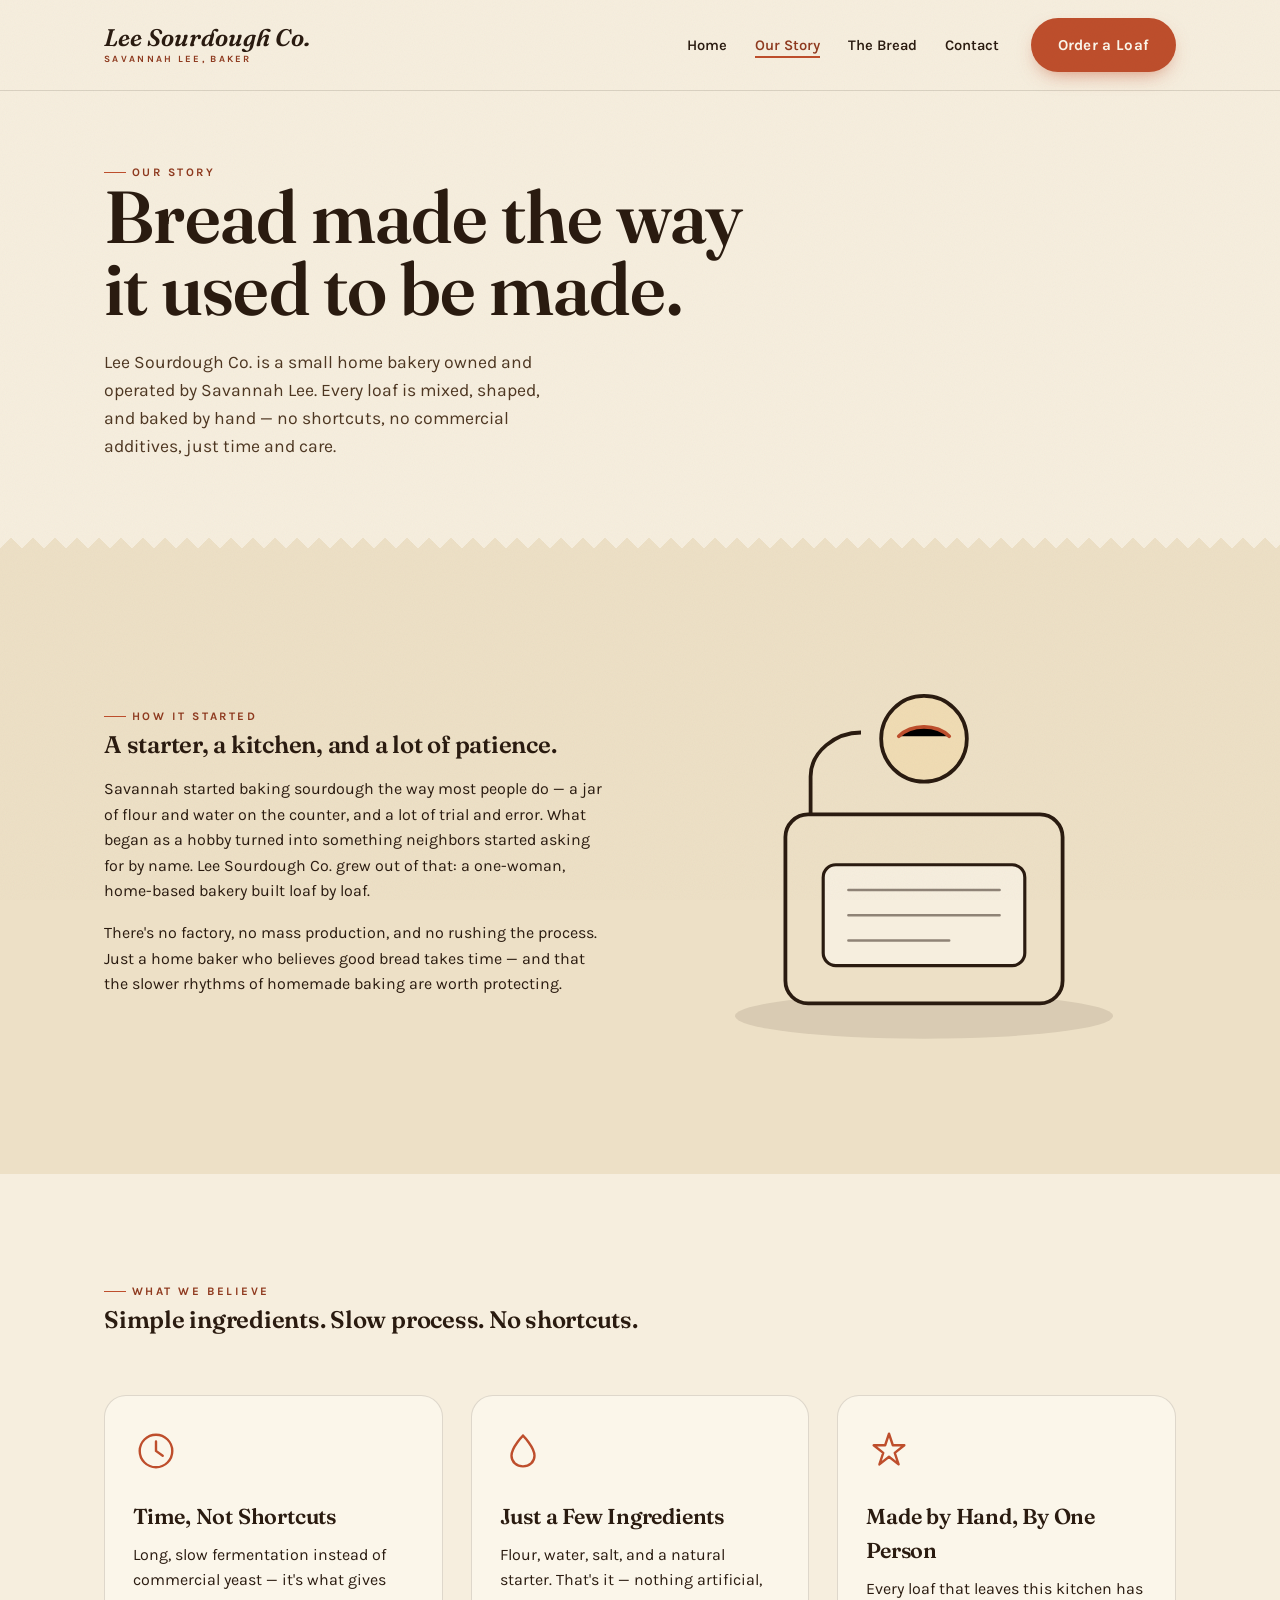
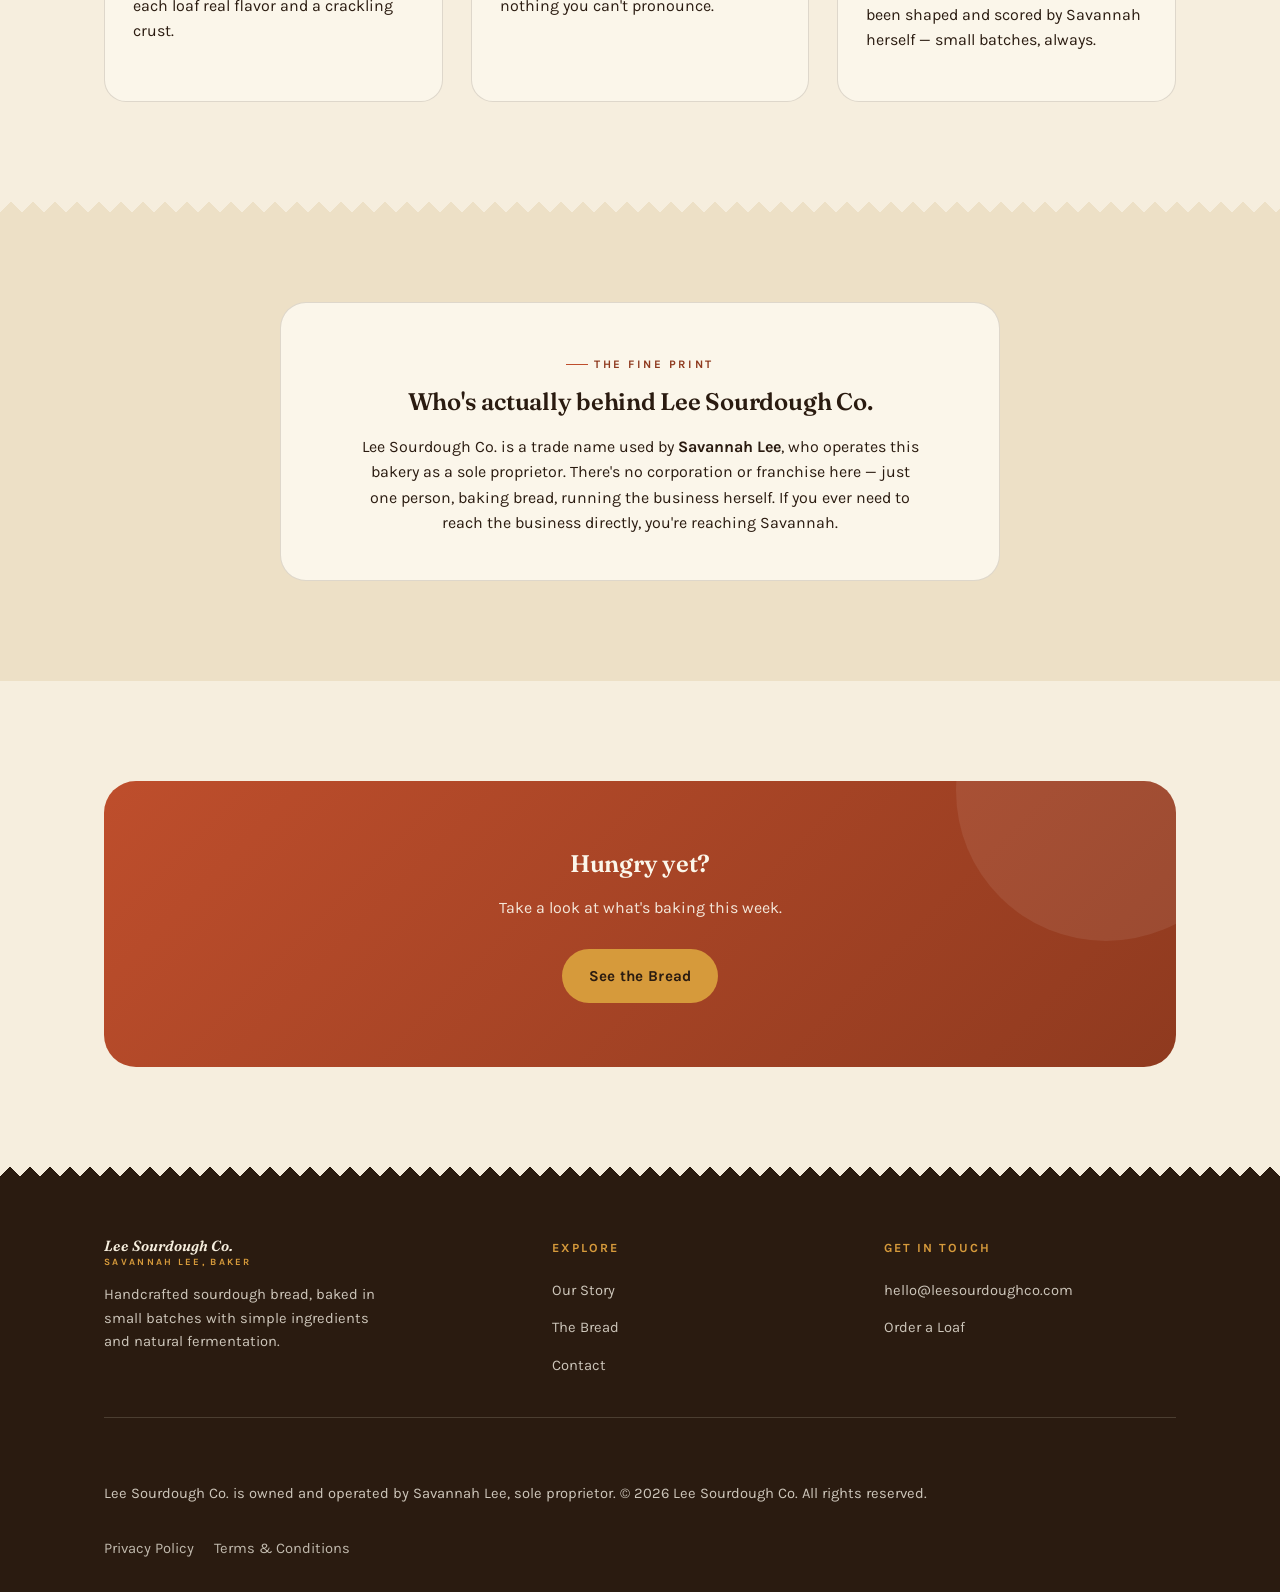
==== about.html @ 34f72a78 "Initial site: Lee Sourdough Co. — 6-page A2P-compliant bakery site Home, Our Story, The Bread, Conta" ====
<!DOCTYPE html>
<html lang="en">
<head>
<meta charset="UTF-8">
<meta name="viewport" content="width=device-width, initial-scale=1.0">
<title>Our Story | Lee Sourdough Co.</title>
<meta name="description" content="Meet Savannah Lee, the baker behind Lee Sourdough Co. — handcrafted sourdough bread made with simple ingredients and natural fermentation.">
<link rel="preconnect" href="https://fonts.googleapis.com">
<link rel="stylesheet" href="css/styles.css">
</head>
<body>

<header class="site-header">
  <div class="container site-header__inner">
    <a href="index.html" class="wordmark">Lee Sourdough Co.<span>Savannah Lee, Baker</span></a>
    <nav class="nav">
      <ul class="nav__links">
        <li><a href="index.html">Home</a></li>
        <li><a href="about.html" aria-current="page">Our Story</a></li>
        <li><a href="breads.html">The Bread</a></li>
        <li><a href="contact.html">Contact</a></li>
      </ul>
      <a href="index.html" class="btn btn--primary">Order a Loaf</a>
      <button class="nav__toggle" aria-label="Toggle menu">
        <span></span><span></span><span></span>
      </button>
    </nav>
  </div>
</header>

<main>

  <section class="hero" style="padding-bottom:60px;">
    <div class="container">
      <span class="eyebrow">Our Story</span>
      <h1 style="max-width:14ch;">Bread made the way it used to be made.</h1>
      <p class="hero__lede">Lee Sourdough Co. is a small home bakery owned and operated by Savannah Lee. Every loaf is mixed, shaped, and baked by hand &mdash; no shortcuts, no commercial additives, just time and care.</p>
    </div>
  </section>

  <section class="section--panel torn-top section">
    <div class="container split">
      <div data-reveal="1">
        <span class="eyebrow">How It Started</span>
        <h2>A starter, a kitchen, and a lot of patience.</h2>
        <p>Savannah started baking sourdough the way most people do &mdash; a jar of flour and water on the counter, and a lot of trial and error. What began as a hobby turned into something neighbors started asking for by name. Lee Sourdough Co. grew out of that: a one-woman, home-based bakery built loaf by loaf.</p>
        <p>There's no factory, no mass production, and no rushing the process. Just a home baker who believes good bread takes time &mdash; and that the slower rhythms of homemade baking are worth protecting.</p>
      </div>
      <div class="split__art" data-reveal="2">
        <svg viewBox="0 0 400 340" width="100%" xmlns="http://www.w3.org/2000/svg" aria-hidden="true">
          <ellipse cx="200" cy="300" rx="150" ry="18" fill="#2A1B10" opacity="0.1"/>
          <rect x="90" y="140" width="220" height="150" rx="18" fill="#EDE0C6" stroke="#2A1B10" stroke-width="3"/>
          <path d="M110 140V110C110 90 130 75 150 75" stroke="#2A1B10" stroke-width="3" fill="none"/>
          <circle cx="200" cy="80" r="34" fill="#F0DCB4" stroke="#2A1B10" stroke-width="3"/>
          <path d="M180 78C190 68 210 68 220 78" stroke="#BE4E2C" stroke-width="3" stroke-linecap="round"/>
          <rect x="120" y="180" width="160" height="80" rx="10" fill="#F6EEDE" stroke="#2A1B10" stroke-width="2.5"/>
          <path d="M140 200H260M140 220H260M140 240H220" stroke="#2A1B10" stroke-width="2" stroke-linecap="round" opacity="0.5"/>
        </svg>
      </div>
    </div>
  </section>

  <section class="section">
    <div class="container">
      <div class="section-head" data-reveal="1">
        <span class="eyebrow">What We Believe</span>
        <h2>Simple ingredients. Slow process. No shortcuts.</h2>
      </div>
      <div class="card-grid">
        <div class="bread-card" data-reveal="1">
          <svg class="bread-card__icon" viewBox="0 0 48 48" fill="none" xmlns="http://www.w3.org/2000/svg"><circle cx="24" cy="24" r="17" stroke="currentColor" stroke-width="2.5"/><path d="M24 14V24L31 29" stroke="currentColor" stroke-width="2.5" stroke-linecap="round"/></svg>
          <h3>Time, Not Shortcuts</h3>
          <p>Long, slow fermentation instead of commercial yeast &mdash; it's what gives each loaf real flavor and a crackling crust.</p>
        </div>
        <div class="bread-card" data-reveal="2">
          <svg class="bread-card__icon" viewBox="0 0 48 48" fill="none" xmlns="http://www.w3.org/2000/svg"><path d="M24 8C24 8 12 20 12 29C12 35.6 17.4 40 24 40C30.6 40 36 35.6 36 29C36 20 24 8 24 8Z" stroke="currentColor" stroke-width="2.5"/></svg>
          <h3>Just a Few Ingredients</h3>
          <p>Flour, water, salt, and a natural starter. That's it &mdash; nothing artificial, nothing you can't pronounce.</p>
        </div>
        <div class="bread-card" data-reveal="3">
          <svg class="bread-card__icon" viewBox="0 0 48 48" fill="none" xmlns="http://www.w3.org/2000/svg"><path d="M24 6L28 18H40L30 26L34 38L24 30L14 38L18 26L8 18H20L24 6Z" stroke="currentColor" stroke-width="2.5" stroke-linejoin="round"/></svg>
          <h3>Made by Hand, By One Person</h3>
          <p>Every loaf that leaves this kitchen has been shaped and scored by Savannah herself &mdash; small batches, always.</p>
        </div>
      </div>
    </div>
  </section>

  <!-- BUSINESS DISCLOSURE -->
  <section class="section section--panel torn-top">
    <div class="container">
      <div class="form-card" style="max-width:720px;margin:0 auto;text-align:center;" data-reveal="1">
        <span class="eyebrow" style="justify-content:center;">The Fine Print</span>
        <h2 style="margin-top:0.4em;">Who's actually behind Lee Sourdough Co.</h2>
        <p style="max-width:56ch;margin:0 auto;">Lee Sourdough Co. is a trade name used by <strong>Savannah Lee</strong>, who operates this bakery as a sole proprietor. There's no corporation or franchise here &mdash; just one person, baking bread, running the business herself. If you ever need to reach the business directly, you're reaching Savannah.</p>
      </div>
    </div>
  </section>

  <section class="section">
    <div class="container">
      <div class="cta-band" data-reveal="1">
        <h2>Hungry yet?</h2>
        <p style="max-width:48ch;margin:0 auto 28px;opacity:0.92;">Take a look at what's baking this week.</p>
        <a href="breads.html" class="btn btn--on-dark">See the Bread</a>
      </div>
    </div>
  </section>

</main>

<footer class="site-footer">
  <div class="container site-footer__inner">
    <div class="site-footer__grid">
      <div>
        <a href="index.html" class="wordmark">Lee Sourdough Co.<span>Savannah Lee, Baker</span></a>
        <p style="margin-top:16px;max-width:32ch;">Handcrafted sourdough bread, baked in small batches with simple ingredients and natural fermentation.</p>
      </div>
      <div>
        <h4>Explore</h4>
        <ul>
          <li><a href="about.html">Our Story</a></li>
          <li><a href="breads.html">The Bread</a></li>
          <li><a href="contact.html">Contact</a></li>
        </ul>
      </div>
      <div>
        <h4>Get in Touch</h4>
        <ul>
          <li><a href="mailto:hello@leesourdoughco.com">hello@leesourdoughco.com</a></li>
          <li><a href="index.html">Order a Loaf</a></li>
        </ul>
      </div>
    </div>
    <div class="footer-disclosure">
      <p>Lee Sourdough Co. is owned and operated by Savannah Lee, sole proprietor. &copy; <span id="year"></span> Lee Sourdough Co. All rights reserved.</p>
      <div class="footer-legal-links">
        <a href="privacy-policy.html">Privacy Policy</a>
        <a href="terms.html">Terms &amp; Conditions</a>
      </div>
    </div>
  </div>
</footer>

<script>document.getElementById('year').textContent = new Date().getFullYear();</script>
<script src="js/main.js"></script>
</body>
</html>
---- css/styles.css ----
/* =============================================================
   Lee Sourdough Co. — Design System
   Aesthetic: warm, organic, handcrafted artisan bakery.
   Display: Fraunces (soft, wonky serif) / Body: Karla (humanist sans)
   ============================================================= */

@import url('https://fonts.googleapis.com/css2?family=Fraunces:ital,opsz,wght@0,9..144,300;0,9..144,400;0,9..144,500;0,9..144,600;0,9..144,700;1,9..144,400;1,9..144,500;1,9..144,600&family=Karla:ital,wght@0,400;0,500;0,600;0,700;1,400&display=swap');

:root {
  /* palette */
  --flour: #F6EEDE;
  --flour-deep: #EDE0C6;
  --flour-line: rgba(43, 28, 16, 0.14);
  --crust: #2A1B10;
  --crust-soft: #4E3722;
  --terracotta: #BE4E2C;
  --terracotta-deep: #8F3A1F;
  --wheat: #D69A3B;
  --sage: #77855C;
  --cream: #FBF6EA;

  /* type */
  --font-display: 'Fraunces', serif;
  --font-body: 'Karla', sans-serif;

  --radius-organic: 62% 38% 55% 45% / 48% 45% 55% 52%;
}

* { box-sizing: border-box; }
html { scroll-behavior: smooth; }

body {
  margin: 0;
  background: var(--flour);
  color: var(--crust);
  font-family: var(--font-body);
  font-size: 1rem;
  line-height: 1.6;
  -webkit-font-smoothing: antialiased;
  position: relative;
}

/* grain overlay — subtle paper texture across the whole site */
body::before {
  content: '';
  position: fixed;
  inset: 0;
  z-index: 999;
  pointer-events: none;
  opacity: 0.05;
  mix-blend-mode: multiply;
  background-image: url("data:image/svg+xml,%3Csvg xmlns='http://www.w3.org/2000/svg' width='140' height='140'%3E%3Cfilter id='n'%3E%3CfeTurbulence type='fractalNoise' baseFrequency='0.9' numOctaves='2' stitchTiles='stitch'/%3E%3C/filter%3E%3Crect width='100%25' height='100%25' filter='url(%23n)'/%3E%3C/svg%3E");
}

img { max-width: 100%; display: block; }
a { color: inherit; text-decoration: none; }

h1, h2, h3, h4 {
  font-family: var(--font-display);
  font-weight: 600;
  color: var(--crust);
  margin: 0 0 0.5em;
  letter-spacing: -0.01em;
}

p { margin: 0 0 1em; }

.container {
  width: 100%;
  max-width: 1120px;
  margin: 0 auto;
  padding: 0 24px;
}

.eyebrow {
  display: inline-flex;
  align-items: center;
  gap: 0.5em;
  font-family: var(--font-body);
  font-weight: 700;
  font-size: 0.72rem;
  letter-spacing: 0.22em;
  text-transform: uppercase;
  color: var(--terracotta-deep);
}
.eyebrow::before {
  content: '';
  width: 22px;
  height: 1px;
  background: var(--terracotta);
}

/* ---------------- buttons ---------------- */
.btn {
  display: inline-flex;
  align-items: center;
  gap: 0.5em;
  font-family: var(--font-body);
  font-weight: 700;
  font-size: 0.95rem;
  letter-spacing: 0.02em;
  padding: 0.9em 1.7em;
  border-radius: 999px;
  border: 1.5px solid transparent;
  cursor: pointer;
  transition: transform 0.25s ease, box-shadow 0.25s ease, background 0.25s ease, color 0.25s ease;
}
.btn--primary {
  background: var(--terracotta);
  color: var(--cream);
  box-shadow: 0 8px 20px -8px rgba(190, 78, 44, 0.65);
}
.btn--primary:hover { background: var(--terracotta-deep); transform: translateY(-2px); }
.btn--ghost {
  background: transparent;
  color: var(--crust);
  border-color: var(--flour-line);
}
.btn--ghost:hover { border-color: var(--crust); transform: translateY(-2px); }
.btn--on-dark {
  background: var(--wheat);
  color: var(--crust);
}
.btn--on-dark:hover { background: #e9b558; transform: translateY(-2px); }

/* ---------------- header ---------------- */
.site-header {
  position: sticky;
  top: 0;
  z-index: 100;
  background: rgba(246, 238, 222, 0.88);
  backdrop-filter: blur(10px);
  border-bottom: 1px solid var(--flour-line);
}
.site-header__inner {
  display: flex;
  align-items: center;
  justify-content: space-between;
  padding: 18px 24px;
}
.wordmark {
  font-family: var(--font-display);
  font-style: italic;
  font-weight: 600;
  font-size: 1.5rem;
  color: var(--crust);
  display: flex;
  flex-direction: column;
  line-height: 1;
}
.wordmark span {
  font-family: var(--font-body);
  font-style: normal;
  font-weight: 700;
  font-size: 0.6rem;
  letter-spacing: 0.24em;
  text-transform: uppercase;
  color: var(--terracotta-deep);
  margin-top: 4px;
}
.nav {
  display: flex;
  align-items: center;
  gap: 32px;
}
.nav__links {
  display: flex;
  gap: 28px;
  list-style: none;
  margin: 0;
  padding: 0;
}
.nav__links a {
  font-weight: 600;
  font-size: 0.92rem;
  position: relative;
  padding-bottom: 4px;
}
.nav__links a::after {
  content: '';
  position: absolute;
  left: 0; right: 100%;
  bottom: 0;
  height: 2px;
  background: var(--terracotta);
  transition: right 0.25s ease;
}
.nav__links a:hover::after,
.nav__links a[aria-current="page"]::after { right: 0; }
.nav__links a[aria-current="page"] { color: var(--terracotta-deep); }

.nav__toggle {
  display: none;
  background: none;
  border: none;
  cursor: pointer;
  padding: 8px;
}
.nav__toggle span {
  display: block;
  width: 24px;
  height: 2px;
  background: var(--crust);
  margin: 5px 0;
  transition: transform 0.25s ease, opacity 0.25s ease;
}

/* ---------------- footer ---------------- */
.site-footer {
  background: var(--crust);
  color: var(--flour);
  position: relative;
  overflow: hidden;
}
.site-footer::before {
  content: '';
  position: absolute;
  top: -1px; left: 0; right: 0;
  height: 14px;
  background:
    linear-gradient(135deg, var(--flour) 25%, transparent 25.5%) 0 0,
    linear-gradient(-135deg, var(--flour) 25%, transparent 25.5%) 0 0;
  background-size: 20px 20px;
  background-repeat: repeat-x;
}
.site-footer__inner {
  padding: 72px 24px 32px;
}
.site-footer__grid {
  display: grid;
  grid-template-columns: 1.4fr 1fr 1fr;
  gap: 40px;
  padding-bottom: 40px;
  border-bottom: 1px solid rgba(246, 238, 222, 0.16);
}
.site-footer h4 {
  color: var(--wheat);
  font-family: var(--font-body);
  font-weight: 700;
  font-size: 0.78rem;
  letter-spacing: 0.16em;
  text-transform: uppercase;
  margin-bottom: 18px;
}
.site-footer p, .site-footer a { color: rgba(251, 246, 234, 0.78); font-size: 0.92rem; }
.site-footer ul { list-style: none; margin: 0; padding: 0; display: flex; flex-direction: column; gap: 12px; }
.site-footer a:hover { color: var(--flour); }
.site-footer .wordmark { color: var(--flour); }
.site-footer .wordmark span { color: var(--wheat); }

.footer-disclosure {
  margin-top: 40px;
  padding-top: 24px;
  display: flex;
  flex-wrap: wrap;
  justify-content: space-between;
  gap: 16px;
  font-size: 0.82rem;
  color: rgba(251, 246, 234, 0.55);
}
.footer-disclosure a { color: rgba(251, 246, 234, 0.72); }
.footer-disclosure a:hover { color: var(--wheat); }
.footer-legal-links { display: flex; gap: 20px; flex-wrap: wrap; }

/* ---------------- sections ---------------- */
.section { padding: 100px 0; }
.section--tight { padding: 64px 0; }
.section--dark {
  background: var(--crust);
  color: var(--flour);
}
.section--dark h1, .section--dark h2, .section--dark h3 { color: var(--flour); }
.section--panel { background: var(--flour-deep); }

.torn-top {
  position: relative;
}
.torn-top::before {
  content: '';
  position: absolute;
  top: -1px; left: 0; right: 0;
  height: 16px;
  background:
    linear-gradient(135deg, var(--flour) 25%, transparent 25.5%) 0 0,
    linear-gradient(-135deg, var(--flour) 25%, transparent 25.5%) 0 0;
  background-size: 22px 22px;
  background-repeat: repeat-x;
  z-index: 2;
}

/* ---------------- hero ---------------- */
.hero {
  position: relative;
  padding: 64px 0 110px;
  overflow: hidden;
}
.hero__grid {
  display: grid;
  grid-template-columns: 1.1fr 0.9fr;
  align-items: center;
  gap: 40px;
}
.hero h1 {
  font-size: clamp(2.8rem, 6vw, 4.6rem);
  line-height: 0.98;
  margin-bottom: 0.3em;
}
.hero h1 em {
  color: var(--terracotta);
  font-style: italic;
}
.hero__lede {
  max-width: 46ch;
  font-size: 1.1rem;
  color: var(--crust-soft);
}
.hero__actions {
  display: flex;
  gap: 16px;
  margin-top: 32px;
  flex-wrap: wrap;
}
.hero__art {
  position: relative;
  display: flex;
  align-items: center;
  justify-content: center;
}
.hero__blob {
  position: absolute;
  inset: 0;
  margin: auto;
  width: 420px;
  height: 420px;
  max-width: 100%;
  background: linear-gradient(160deg, var(--wheat), var(--terracotta));
  border-radius: var(--radius-organic);
  opacity: 0.9;
  animation: blobmove 12s ease-in-out infinite;
}
@keyframes blobmove {
  0%, 100% { border-radius: 62% 38% 55% 45% / 48% 45% 55% 52%; transform: rotate(0deg); }
  50% { border-radius: 42% 58% 65% 35% / 55% 35% 65% 45%; transform: rotate(6deg); }
}
.hero__loaf {
  position: relative;
  z-index: 2;
  width: 320px;
  max-width: 80%;
  filter: drop-shadow(0 24px 30px rgba(42, 27, 16, 0.28));
}
.hero__scatter {
  position: absolute;
  color: var(--terracotta-deep);
  opacity: 0.55;
}

/* ---------------- generic content blocks ---------------- */
.split {
  display: grid;
  grid-template-columns: 1fr 1fr;
  gap: 64px;
  align-items: center;
}
.split--reverse .split__art { order: 2; }

.stack { display: flex; flex-direction: column; gap: 8px; }

.tag-row { display: flex; gap: 10px; flex-wrap: wrap; margin-top: 20px; }
.tag {
  font-size: 0.78rem;
  font-weight: 700;
  letter-spacing: 0.04em;
  padding: 6px 14px;
  border-radius: 999px;
  background: var(--flour-deep);
  border: 1px solid var(--flour-line);
  color: var(--crust-soft);
}

/* ---------------- cards ---------------- */
.card-grid {
  display: grid;
  grid-template-columns: repeat(3, 1fr);
  gap: 28px;
}
.bread-card {
  background: var(--cream);
  border-radius: 22px;
  padding: 32px 28px;
  border: 1px solid var(--flour-line);
  position: relative;
  transition: transform 0.3s ease, box-shadow 0.3s ease;
}
.bread-card:hover {
  transform: translateY(-6px);
  box-shadow: 0 24px 40px -20px rgba(42, 27, 16, 0.3);
}
.bread-card__icon { width: 46px; height: 46px; color: var(--terracotta); margin-bottom: 18px; }
.bread-card h3 { font-size: 1.35rem; margin-bottom: 0.35em; }
.bread-card .price { font-family: var(--font-display); color: var(--terracotta-deep); font-weight: 600; font-size: 1.1rem; }
.bread-card__meta { display: flex; justify-content: space-between; align-items: center; margin-top: 18px; }

.badge-seasonal {
  position: absolute;
  top: -10px;
  right: 20px;
  background: var(--wheat);
  color: var(--crust);
  font-size: 0.68rem;
  font-weight: 800;
  letter-spacing: 0.08em;
  text-transform: uppercase;
  padding: 5px 12px;
  border-radius: 999px;
  transform: rotate(4deg);
  box-shadow: 0 6px 14px -6px rgba(0,0,0,0.35);
}

/* ---------------- testimonials ---------------- */
.testimonial-row {
  display: grid;
  grid-template-columns: repeat(3, 1fr);
  gap: 24px;
}
.testimonial {
  background: var(--cream);
  border-radius: 18px;
  padding: 28px;
  border: 1px solid var(--flour-line);
}
.testimonial__quote { font-family: var(--font-display); font-style: italic; font-size: 1.08rem; color: var(--crust); margin-bottom: 16px; }
.testimonial__name { font-weight: 700; font-size: 0.88rem; color: var(--crust); }
.testimonial__role { font-size: 0.8rem; color: var(--crust-soft); }
.stars { color: var(--wheat); letter-spacing: 2px; margin-bottom: 10px; display: block; }

/* ---------------- process / steps ---------------- */
.process {
  display: grid;
  grid-template-columns: repeat(4, 1fr);
  gap: 24px;
  counter-reset: step;
}
.process__step { position: relative; padding-top: 12px; }
.process__step::before {
  counter-increment: step;
  content: counter(step, decimal-leading-zero);
  font-family: var(--font-display);
  font-style: italic;
  font-size: 2.2rem;
  color: var(--terracotta);
  display: block;
  margin-bottom: 12px;
}

/* ---------------- CTA band ---------------- */
.cta-band {
  border-radius: 32px;
  background: linear-gradient(135deg, var(--terracotta), var(--terracotta-deep));
  color: var(--cream);
  padding: 64px 48px;
  text-align: center;
  position: relative;
  overflow: hidden;
}
.cta-band h2 { color: var(--cream); }
.cta-band::after {
  content: '';
  position: absolute;
  width: 300px; height: 300px;
  background: rgba(255,255,255,0.08);
  border-radius: 50%;
  top: -140px; right: -80px;
}

/* ---------------- forms ---------------- */
.form-card {
  background: var(--cream);
  border-radius: 26px;
  padding: 44px;
  border: 1px solid var(--flour-line);
}
.field { margin-bottom: 20px; }
.field label {
  display: block;
  font-weight: 700;
  font-size: 0.82rem;
  letter-spacing: 0.03em;
  margin-bottom: 8px;
  color: var(--crust-soft);
}
.field input,
.field textarea,
.field select {
  width: 100%;
  font-family: var(--font-body);
  font-size: 0.96rem;
  padding: 13px 16px;
  border-radius: 12px;
  border: 1.5px solid var(--flour-line);
  background: var(--flour);
  color: var(--crust);
  transition: border-color 0.2s ease, background 0.2s ease;
}
.field input:focus,
.field textarea:focus,
.field select:focus {
  outline: none;
  border-color: var(--terracotta);
  background: var(--cream);
}
.field textarea { resize: vertical; min-height: 120px; }

.checkbox-field {
  display: flex;
  gap: 12px;
  align-items: flex-start;
  background: var(--flour-deep);
  border: 1px solid var(--flour-line);
  border-radius: 14px;
  padding: 16px 18px;
  margin-bottom: 20px;
}
.checkbox-field input {
  margin-top: 3px;
  width: 18px;
  height: 18px;
  accent-color: var(--terracotta);
  flex-shrink: 0;
}
.checkbox-field label {
  font-size: 0.86rem;
  color: var(--crust-soft);
  line-height: 1.55;
  font-weight: 500;
}
.checkbox-field a { text-decoration: underline; color: var(--terracotta-deep); }

.notice-box {
  display: flex;
  gap: 14px;
  align-items: flex-start;
  background: var(--flour-deep);
  border: 1px solid var(--flour-line);
  border-radius: 14px;
  padding: 18px 20px;
  margin: 24px 0;
}
.notice-box .ico { flex-shrink: 0; }
.notice-box p { font-size: 0.86rem; color: var(--crust-soft); line-height: 1.55; margin: 0; }
.notice-box a { text-decoration: underline; color: var(--terracotta-deep); }

.info-list { list-style: none; margin: 0; padding: 0; display: flex; flex-direction: column; gap: 22px; }
.info-list li { display: flex; gap: 16px; align-items: flex-start; }
.info-list .ico {
  width: 40px; height: 40px; flex-shrink: 0;
  border-radius: 50%;
  background: var(--flour-deep);
  display: flex; align-items: center; justify-content: center;
  color: var(--terracotta);
}

/* ---------------- legal pages ---------------- */
.legal {
  max-width: 780px;
  margin: 0 auto;
  padding: 60px 0 120px;
}
.legal h1 { font-size: 2.6rem; margin-bottom: 0.2em; }
.legal .updated { color: var(--crust-soft); font-size: 0.88rem; margin-bottom: 3em; }
.legal h2 {
  font-size: 1.35rem;
  margin-top: 2.2em;
  padding-bottom: 0.3em;
  border-bottom: 1px solid var(--flour-line);
}
.legal p, .legal li { color: var(--crust-soft); font-size: 0.98rem; }
.legal ul { padding-left: 1.2em; }
.legal .callout {
  background: var(--flour-deep);
  border-left: 4px solid var(--terracotta);
  border-radius: 4px 14px 14px 4px;
  padding: 18px 22px;
  margin: 1.6em 0;
  font-size: 0.95rem;
  color: var(--crust);
}
.legal .placeholder {
  background: #FCE9DC;
  border: 1px dashed var(--terracotta);
  color: var(--terracotta-deep);
  padding: 2px 8px;
  border-radius: 6px;
  font-weight: 700;
  font-size: 0.92em;
}

/* ---------------- utilities ---------------- */
.center { text-align: center; }
.mx-auto { margin-left: auto; margin-right: auto; }
.mt-lg { margin-top: 56px; }
.section-head { max-width: 640px; margin-bottom: 56px; }
.section-head.center { margin-left: auto; margin-right: auto; text-align: center; }

/* ---------------- responsive ---------------- */
@media (max-width: 980px) {
  .hero__grid { grid-template-columns: 1fr; }
  .hero__art { order: -1; height: 280px; }
  .split, .split--reverse .split__art { grid-template-columns: 1fr; order: unset; }
  .split { gap: 32px; }
  .card-grid, .testimonial-row, .process { grid-template-columns: 1fr 1fr; }
  .site-footer__grid { grid-template-columns: 1fr 1fr; }
}

@media (max-width: 720px) {
  .nav__links { display: none; }
  .nav > .btn--primary { display: none; }
  .nav__toggle { display: block; }
  .section { padding: 64px 0; }
  .card-grid, .testimonial-row, .process { grid-template-columns: 1fr; }
  .site-footer__grid { grid-template-columns: 1fr; gap: 32px; }
  .footer-disclosure { flex-direction: column; }
  .form-card { padding: 28px; }
  .cta-band { padding: 48px 24px; }
}

/* ---------------- scroll reveal ---------------- */
[data-reveal] {
  opacity: 0;
  transform: translateY(22px);
  transition: opacity 0.7s ease, transform 0.7s ease;
}
[data-reveal].is-visible { opacity: 1; transform: translateY(0); }
[data-reveal="1"] { transition-delay: 0.05s; }
[data-reveal="2"] { transition-delay: 0.15s; }
[data-reveal="3"] { transition-delay: 0.25s; }

/* mobile nav drawer */
body.nav-open .nav__links {
  display: flex;
  position: fixed;
  top: 68px;
  left: 0; right: 0;
  bottom: 0;
  background: var(--flour);
  flex-direction: column;
  padding: 32px 24px;
  gap: 24px;
  font-size: 1.2rem;
  z-index: 90;
}
body.nav-open .nav__toggle span:nth-child(1) { transform: translateY(7px) rotate(45deg); }
body.nav-open .nav__toggle span:nth-child(2) { opacity: 0; }
body.nav-open .nav__toggle span:nth-child(3) { transform: translateY(-7px) rotate(-45deg); }
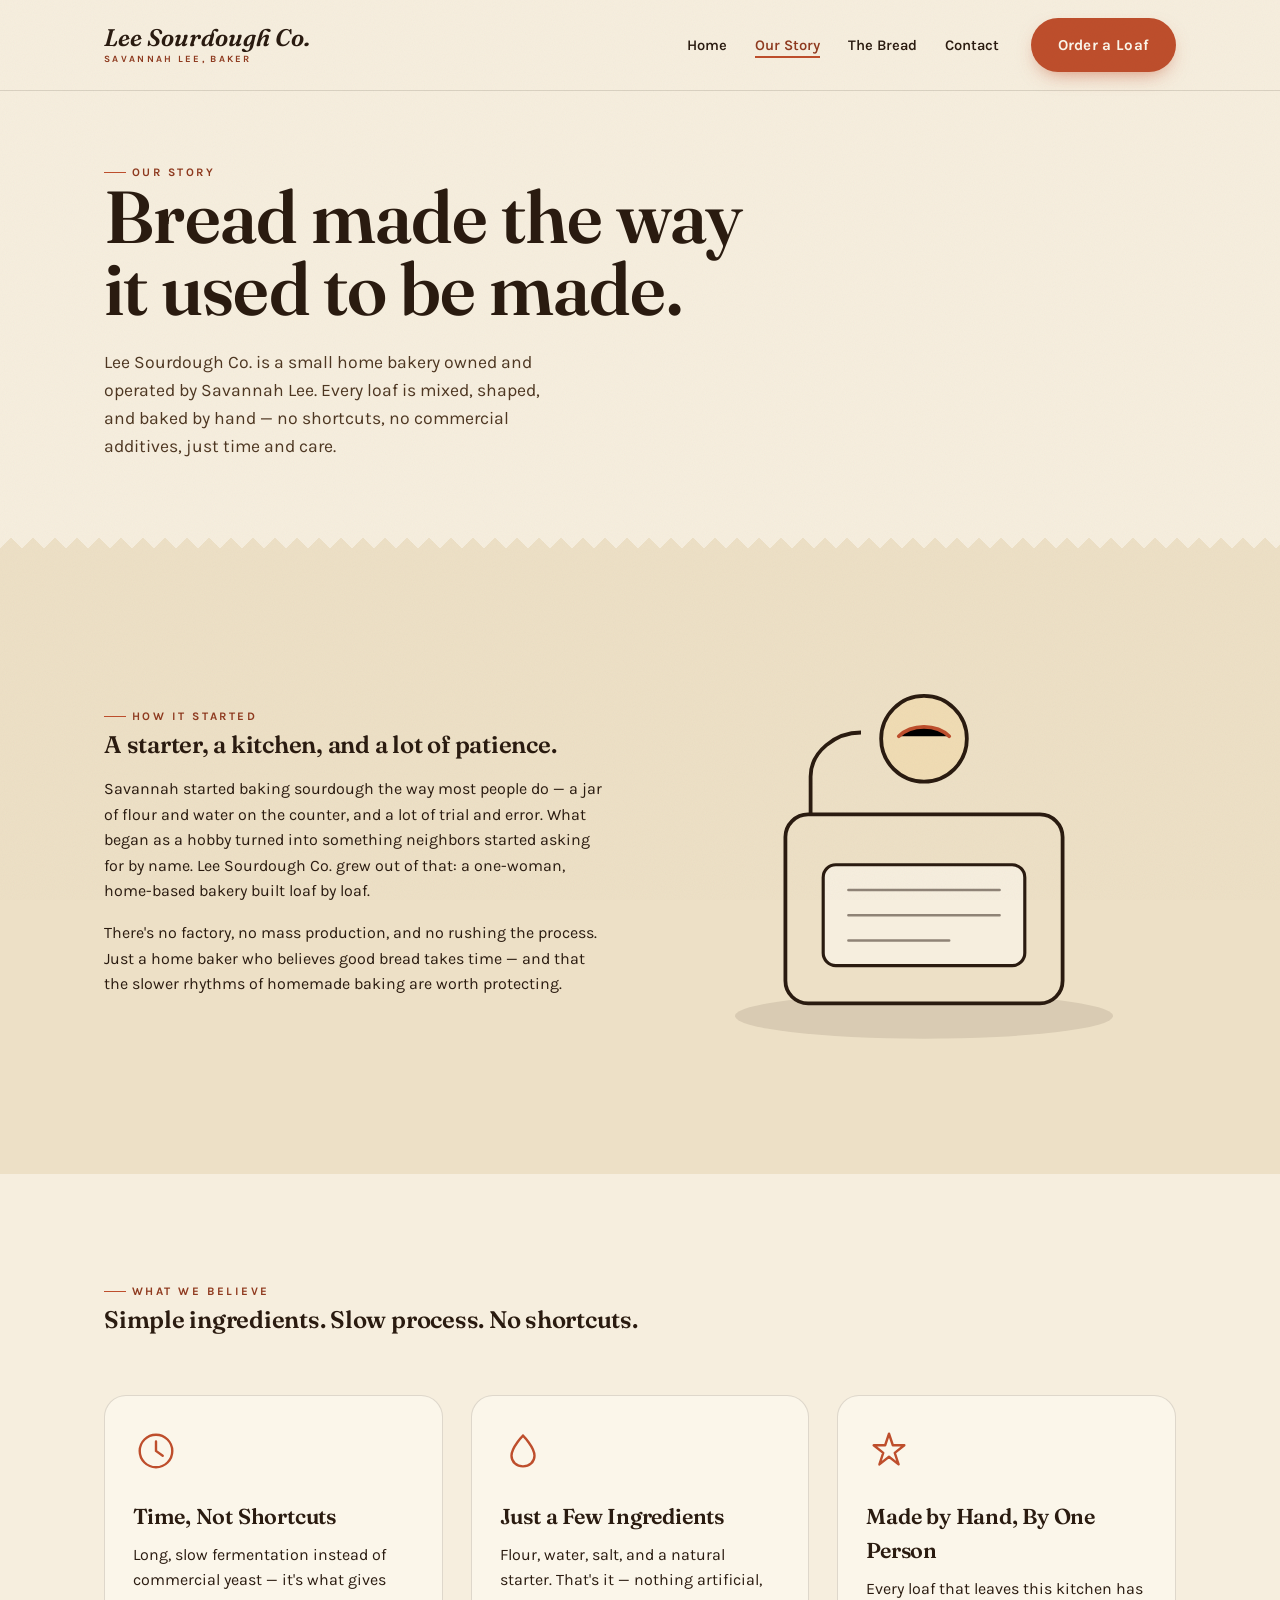
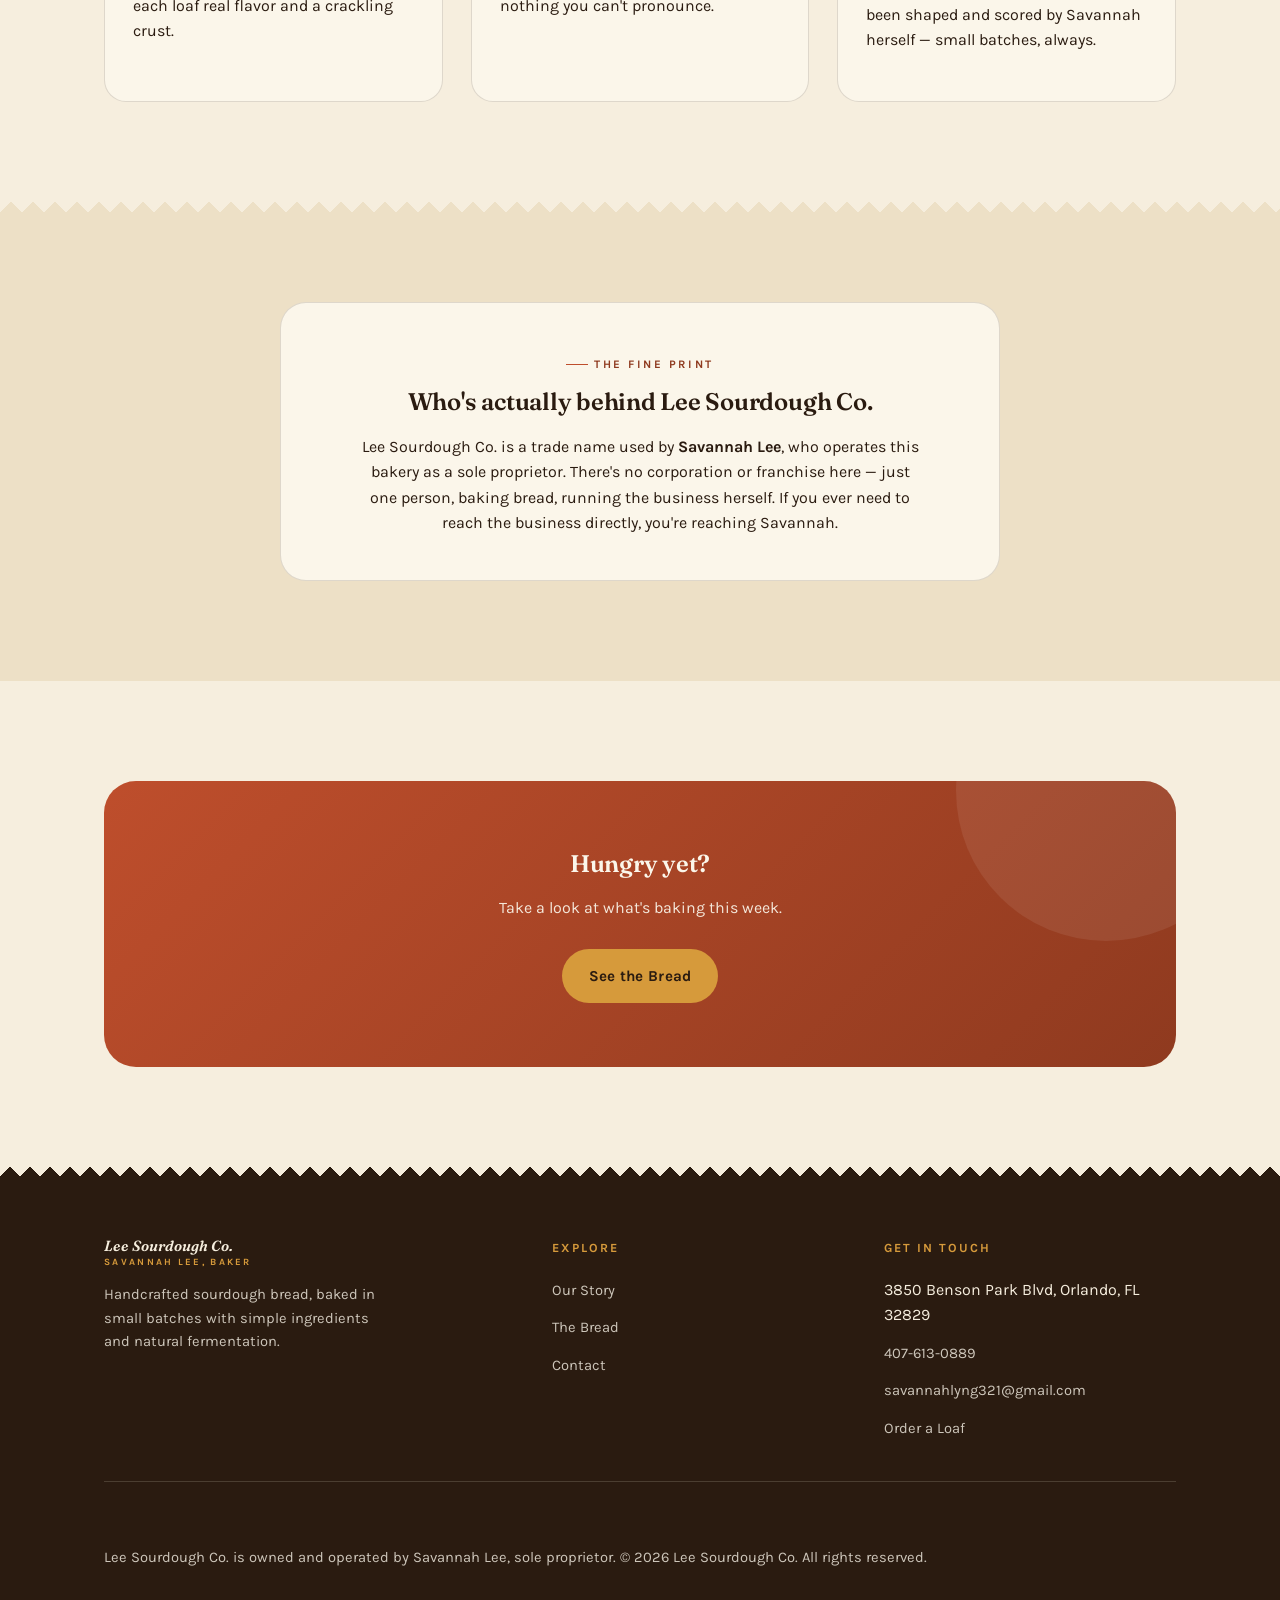
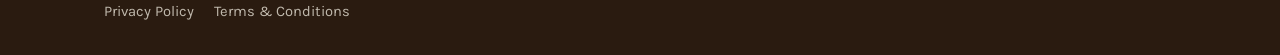
==== commit 65c2cc77: "Add business address, phone, and real email for A2P website compliance Fills the website compliance " ====
--- a/about.html
+++ b/about.html
@@ -127,7 +127,9 @@
       <div>
         <h4>Get in Touch</h4>
         <ul>
-          <li><a href="mailto:hello@leesourdoughco.com">hello@leesourdoughco.com</a></li>
+          <li>3850 Benson Park Blvd, Orlando, FL 32829</li>
+          <li><a href="tel:+14076130889">407-613-0889</a></li>
+          <li><a href="mailto:savannahlyng321@gmail.com">savannahlyng321@gmail.com</a></li>
           <li><a href="index.html">Order a Loaf</a></li>
         </ul>
       </div>
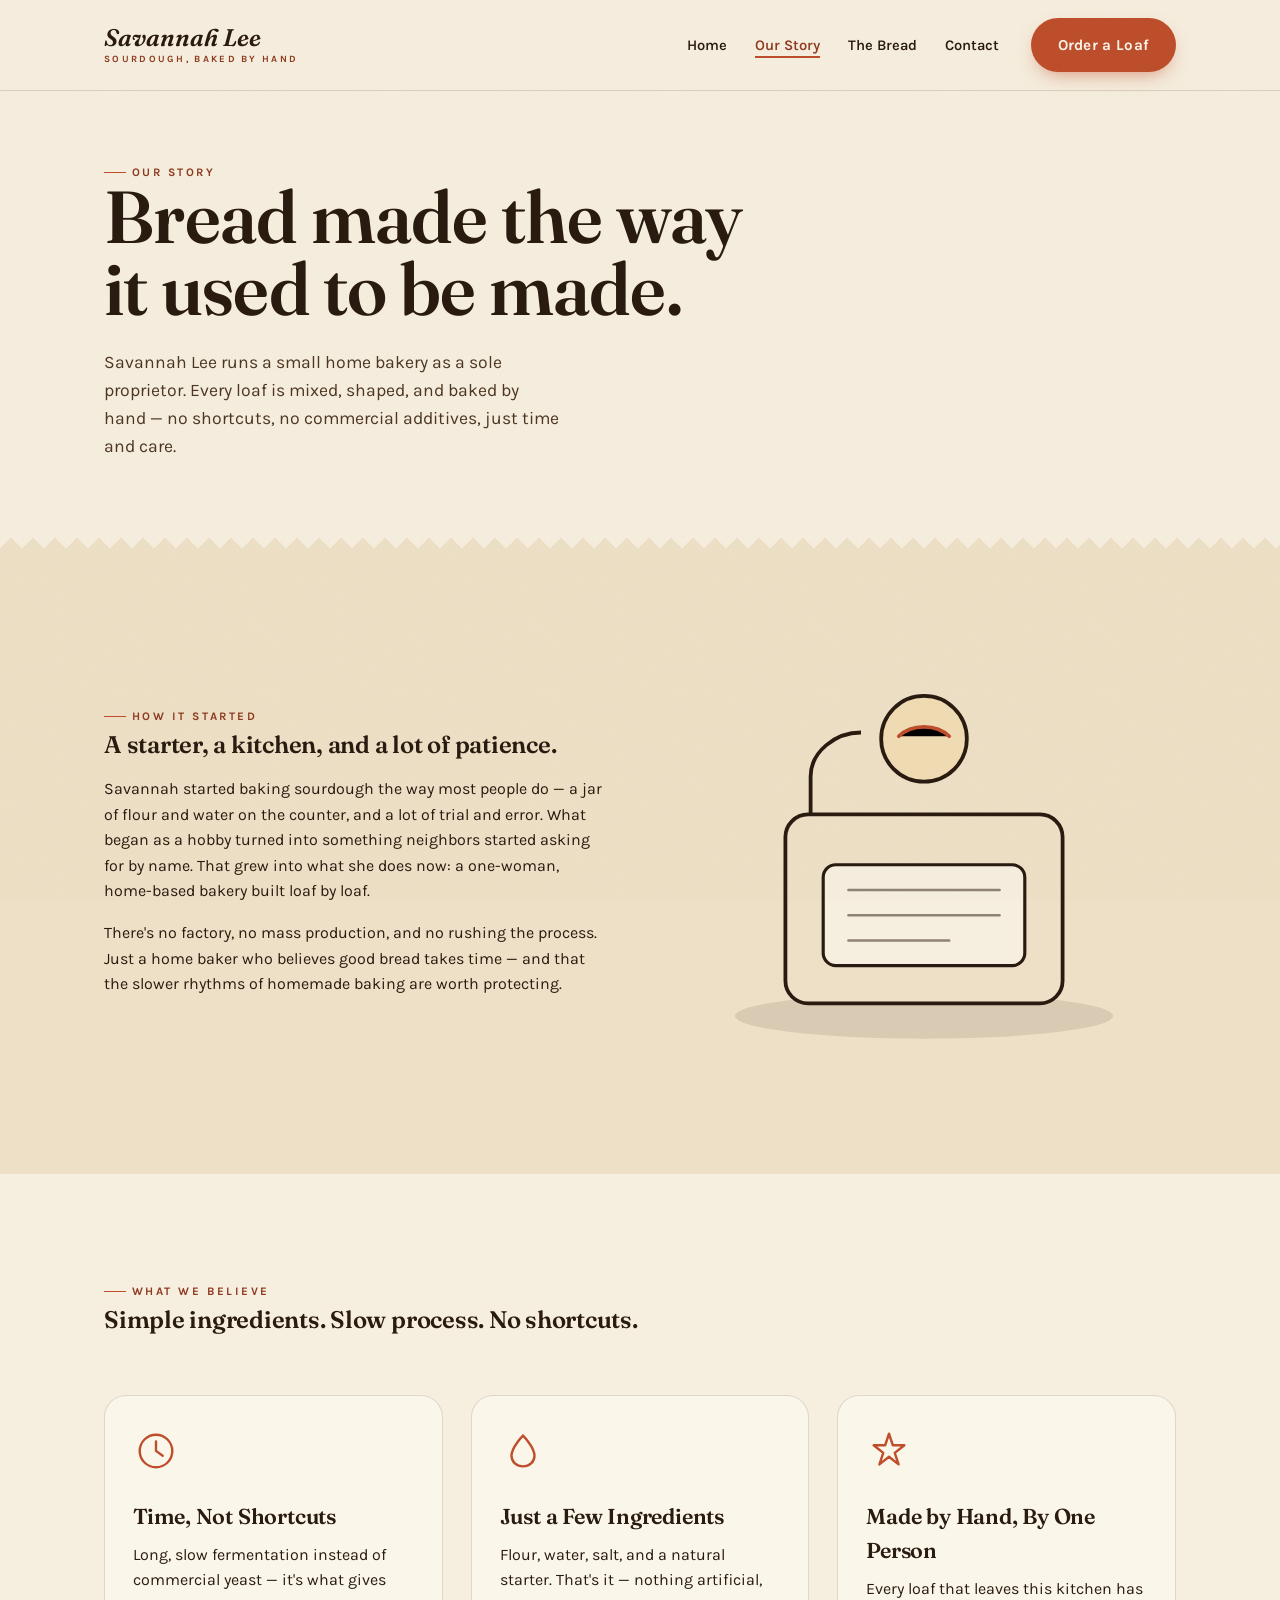
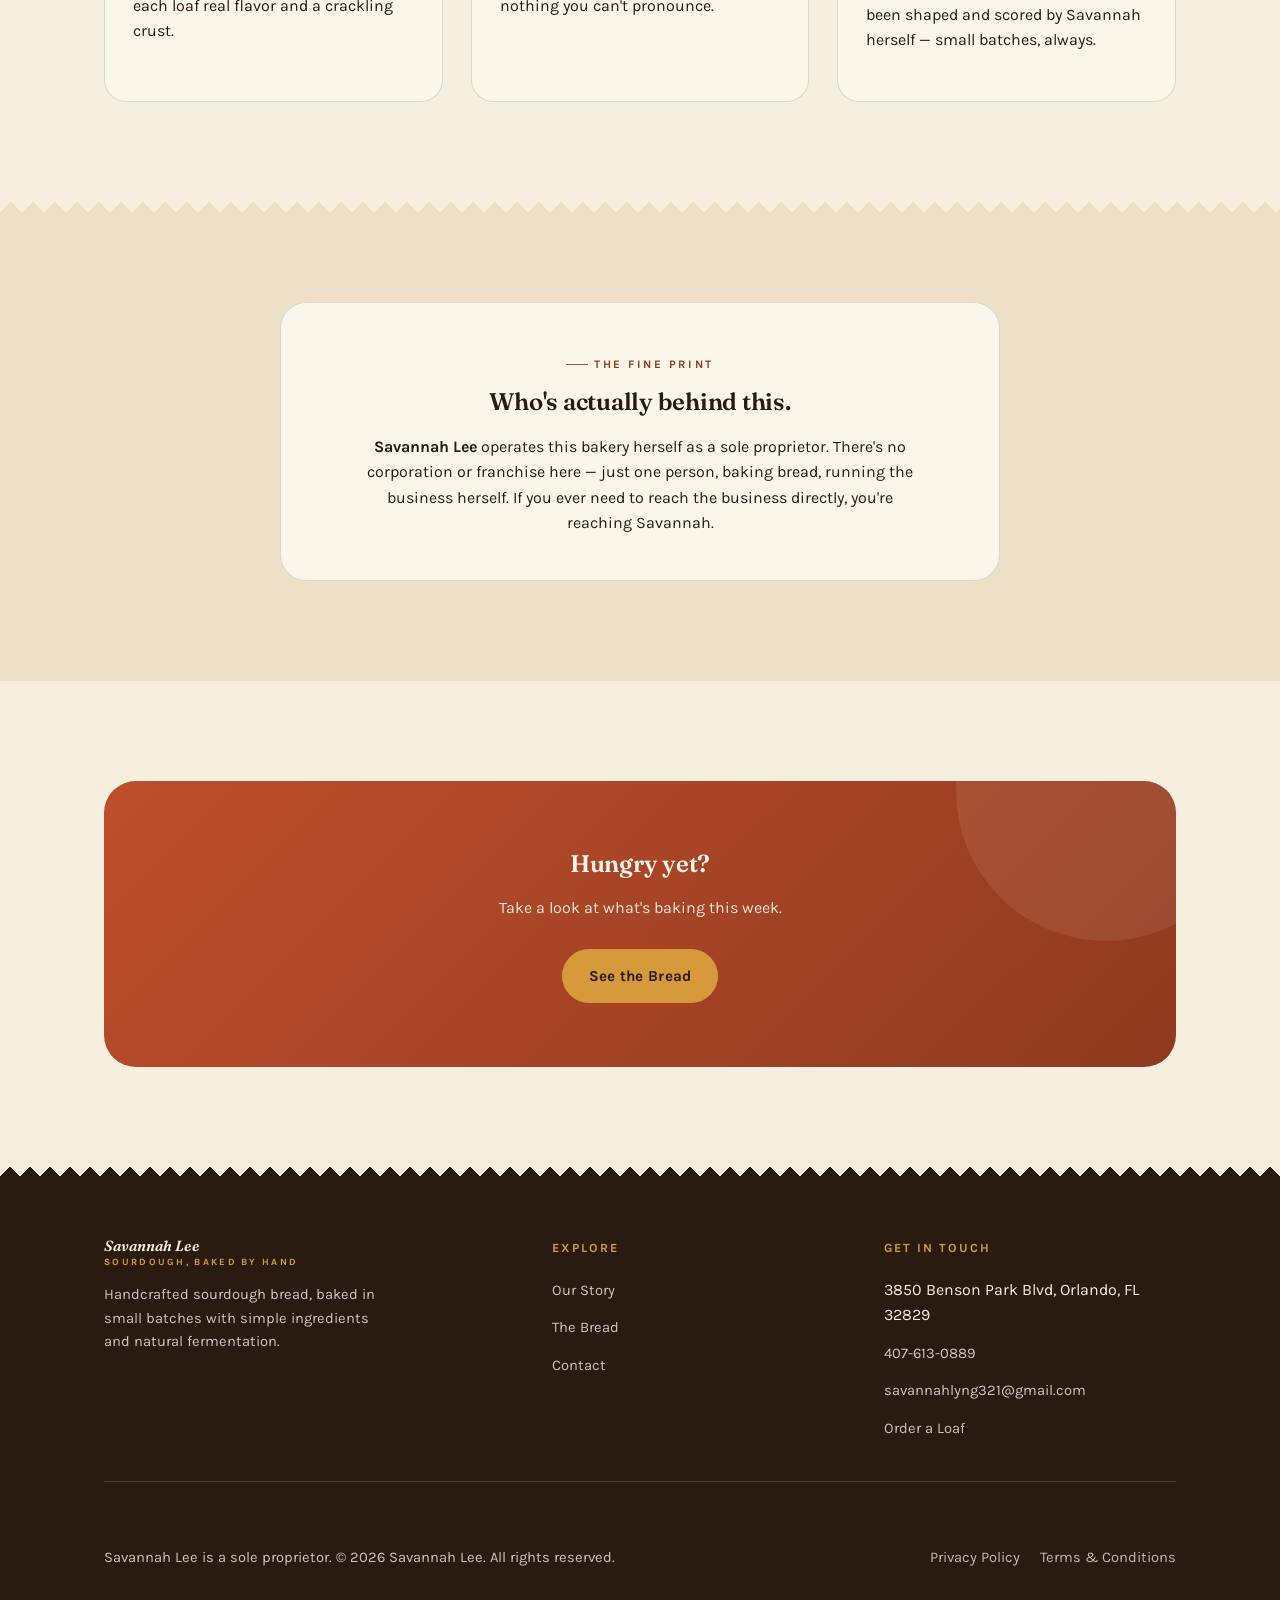
==== commit 0fe1efa3: "Remove all "Lee Sourdough Co" trade name mentions, business identity is Savannah Lee only For A2P sa" ====
--- a/about.html
+++ b/about.html
@@ -3,8 +3,8 @@
 <head>
 <meta charset="UTF-8">
 <meta name="viewport" content="width=device-width, initial-scale=1.0">
-<title>Our Story | Lee Sourdough Co.</title>
-<meta name="description" content="Meet Savannah Lee, the baker behind Lee Sourdough Co. — handcrafted sourdough bread made with simple ingredients and natural fermentation.">
+<title>Our Story | Savannah Lee</title>
+<meta name="description" content="Meet Savannah Lee, a sole proprietor sourdough baker &mdash; handcrafted bread made with simple ingredients and natural fermentation.">
 <link rel="preconnect" href="https://fonts.googleapis.com">
 <link rel="stylesheet" href="css/styles.css">
 </head>
@@ -12,7 +12,7 @@
 
 <header class="site-header">
   <div class="container site-header__inner">
-    <a href="index.html" class="wordmark">Lee Sourdough Co.<span>Savannah Lee, Baker</span></a>
+    <a href="index.html" class="wordmark">Savannah Lee<span>Sourdough, Baked by Hand</span></a>
     <nav class="nav">
       <ul class="nav__links">
         <li><a href="index.html">Home</a></li>
@@ -34,7 +34,7 @@
     <div class="container">
       <span class="eyebrow">Our Story</span>
       <h1 style="max-width:14ch;">Bread made the way it used to be made.</h1>
-      <p class="hero__lede">Lee Sourdough Co. is a small home bakery owned and operated by Savannah Lee. Every loaf is mixed, shaped, and baked by hand &mdash; no shortcuts, no commercial additives, just time and care.</p>
+      <p class="hero__lede">Savannah Lee runs a small home bakery as a sole proprietor. Every loaf is mixed, shaped, and baked by hand &mdash; no shortcuts, no commercial additives, just time and care.</p>
     </div>
   </section>
 
@@ -43,7 +43,7 @@
       <div data-reveal="1">
         <span class="eyebrow">How It Started</span>
         <h2>A starter, a kitchen, and a lot of patience.</h2>
-        <p>Savannah started baking sourdough the way most people do &mdash; a jar of flour and water on the counter, and a lot of trial and error. What began as a hobby turned into something neighbors started asking for by name. Lee Sourdough Co. grew out of that: a one-woman, home-based bakery built loaf by loaf.</p>
+        <p>Savannah started baking sourdough the way most people do &mdash; a jar of flour and water on the counter, and a lot of trial and error. What began as a hobby turned into something neighbors started asking for by name. That grew into what she does now: a one-woman, home-based bakery built loaf by loaf.</p>
         <p>There's no factory, no mass production, and no rushing the process. Just a home baker who believes good bread takes time &mdash; and that the slower rhythms of homemade baking are worth protecting.</p>
       </div>
       <div class="split__art" data-reveal="2">
@@ -91,8 +91,8 @@
     <div class="container">
       <div class="form-card" style="max-width:720px;margin:0 auto;text-align:center;" data-reveal="1">
         <span class="eyebrow" style="justify-content:center;">The Fine Print</span>
-        <h2 style="margin-top:0.4em;">Who's actually behind Lee Sourdough Co.</h2>
-        <p style="max-width:56ch;margin:0 auto;">Lee Sourdough Co. is a trade name used by <strong>Savannah Lee</strong>, who operates this bakery as a sole proprietor. There's no corporation or franchise here &mdash; just one person, baking bread, running the business herself. If you ever need to reach the business directly, you're reaching Savannah.</p>
+        <h2 style="margin-top:0.4em;">Who's actually behind this.</h2>
+        <p style="max-width:56ch;margin:0 auto;"><strong>Savannah Lee</strong> operates this bakery herself as a sole proprietor. There's no corporation or franchise here &mdash; just one person, baking bread, running the business herself. If you ever need to reach the business directly, you're reaching Savannah.</p>
       </div>
     </div>
   </section>
@@ -113,7 +113,7 @@
   <div class="container site-footer__inner">
     <div class="site-footer__grid">
       <div>
-        <a href="index.html" class="wordmark">Lee Sourdough Co.<span>Savannah Lee, Baker</span></a>
+        <a href="index.html" class="wordmark">Savannah Lee<span>Sourdough, Baked by Hand</span></a>
         <p style="margin-top:16px;max-width:32ch;">Handcrafted sourdough bread, baked in small batches with simple ingredients and natural fermentation.</p>
       </div>
       <div>
@@ -135,7 +135,7 @@
       </div>
     </div>
     <div class="footer-disclosure">
-      <p>Lee Sourdough Co. is owned and operated by Savannah Lee, sole proprietor. &copy; <span id="year"></span> Lee Sourdough Co. All rights reserved.</p>
+      <p>Savannah Lee is a sole proprietor. &copy; <span id="year"></span> Savannah Lee. All rights reserved.</p>
       <div class="footer-legal-links">
         <a href="privacy-policy.html">Privacy Policy</a>
         <a href="terms.html">Terms &amp; Conditions</a>
--- a/css/styles.css
+++ b/css/styles.css
@@ -1,5 +1,5 @@
 /* =============================================================
-   Lee Sourdough Co. — Design System
+   Savannah Lee — Design System
    Aesthetic: warm, organic, handcrafted artisan bakery.
    Display: Fraunces (soft, wonky serif) / Body: Karla (humanist sans)
    ============================================================= */
